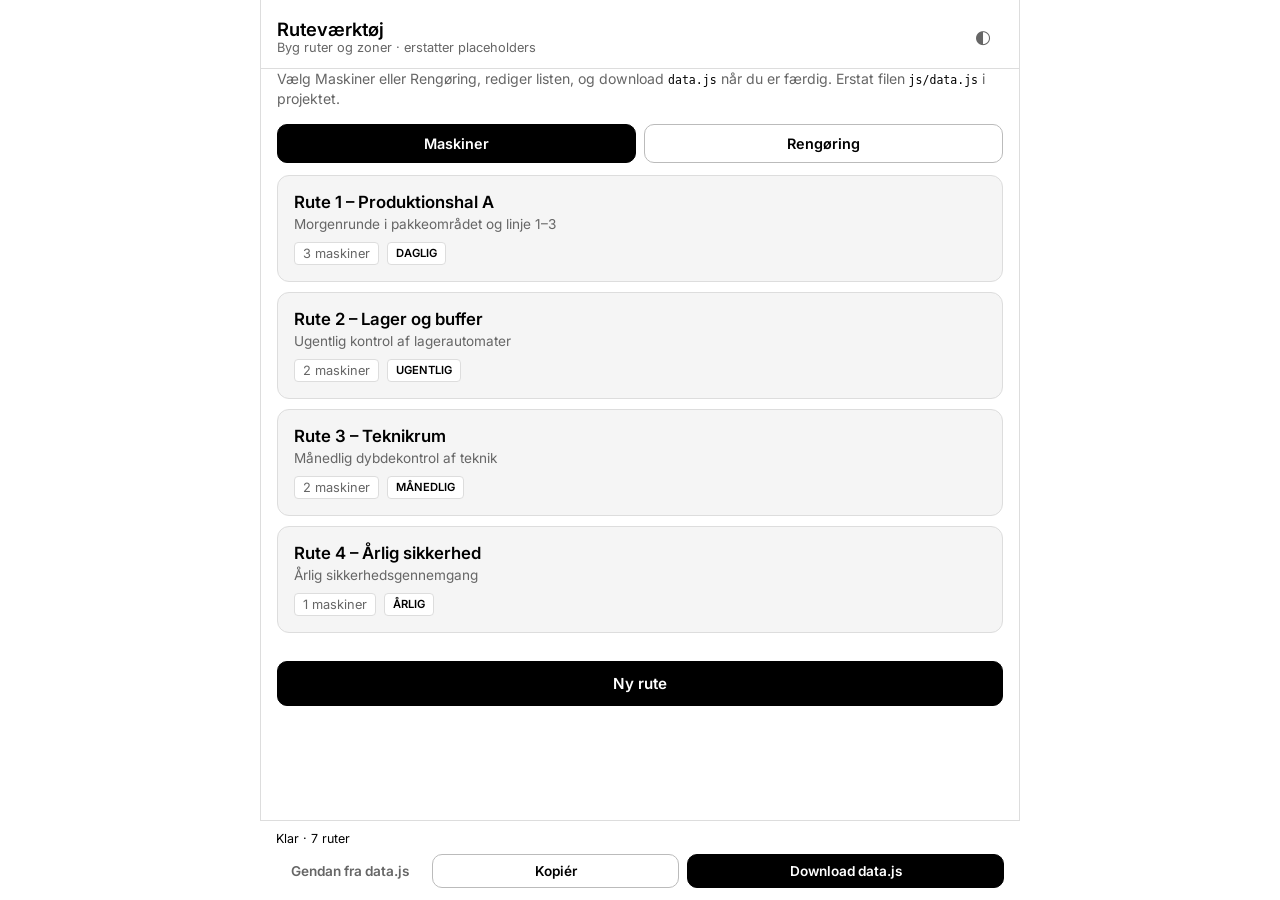
==== builder.html @ aa03dc3b "Add category selection and map display for cleaning routes in index.html; update styles and app logi" ====
<!DOCTYPE html>
<html lang="da" data-theme="dark">
<head>
  <meta charset="UTF-8" />
  <meta name="viewport" content="width=device-width, initial-scale=1, viewport-fit=cover" />
  <meta name="theme-color" content="#000000" />
  <title>Inspectra – Ruteværktøj</title>
  <link rel="icon" href="data:image/svg+xml,%3Csvg xmlns='http://www.w3.org/2000/svg' viewBox='0 0 32 32'%3E%3Crect width='32' height='32' fill='%23000'/%3E%3Ctext x='16' y='22' text-anchor='middle' fill='%23fff' font-size='18' font-family='sans-serif'%3EI%3C/text%3E%3C/svg%3E" />
  <link rel="stylesheet" href="css/styles.css" />
  <link rel="stylesheet" href="css/builder.css" />
  <link rel="preconnect" href="https://fonts.googleapis.com" />
  <link rel="preconnect" href="https://fonts.gstatic.com" crossorigin />
  <link href="https://fonts.googleapis.com/css2?family=Inter:wght@400;500;600;700&display=swap" rel="stylesheet" />
</head>
<body>
  <div id="app">

    <header id="page-header" class="topbar sticky">
      <div class="flex-1">
        <h2>Ruteværktøj</h2>
        <p class="sub">Byg ruter og zoner · erstatter placeholders</p>
      </div>
      <div class="topbar-actions">
        <button type="button" id="btn-theme" class="btn ghost icon theme-toggle" title="Skift tema">◐</button>
      </div>
    </header>

    <section id="view-list">
      <p class="intro">Vælg Maskiner eller Rengøring, rediger listen, og download <code>data.js</code> når du er færdig. Erstat filen <code>js/data.js</code> i projektet.</p>
      <div class="category-bar" role="tablist" aria-label="Kategori">
        <button type="button" class="category-btn active" data-category="maskiner">Maskiner</button>
        <button type="button" class="category-btn" data-category="rengoring">Rengøring</button>
      </div>
      <div id="route-list" class="route-list"></div>
      <div class="list-actions">
        <button type="button" id="btn-new" class="btn primary full">Ny rute</button>
      </div>
    </section>

    <section id="view-editor" class="hidden">
      <header class="topbar sticky editor-nav">
        <button type="button" id="btn-back" class="btn ghost icon" title="Tilbage">←</button>
        <div class="flex-1">
          <h2 id="editor-title">Rediger rute</h2>
          <p class="sub" id="editor-sub"></p>
        </div>
        <button type="button" id="btn-theme-editor" class="btn ghost icon theme-toggle" title="Skift tema">◐</button>
      </header>
      <div id="editor-body" class="editor-body"></div>
    </section>

    <div class="export-bar">
      <p class="export-status" id="export-status"></p>
      <div class="export-actions">
        <button type="button" id="btn-restore" class="btn ghost small">Gendan fra data.js</button>
        <button type="button" id="btn-copy" class="btn secondary small" disabled>Kopiér</button>
        <button type="button" id="btn-download" class="btn primary small" disabled>Download data.js</button>
      </div>
    </div>

  </div>

  <div id="toast" class="toast hidden" role="status"></div>

  <script type="module" src="js/builder.js"></script>
</body>
</html>
---- css/styles.css ----
/* ── Black / White theme with dark & light mode ───────────────────────── */

:root,
[data-theme="dark"] {
  --bg: #000000;
  --surface: #111111;
  --surface-2: #1a1a1a;
  --border: #333333;
  --border-strong: #555555;
  --text: #ffffff;
  --text-muted: #999999;
  --primary: #ffffff;
  --primary-text: #000000;
  --ok: #ffffff;
  --worn: #cccccc;
  --critical: #ffffff;
  --done: #22c55e;
  --done-bg: rgba(34, 197, 94, 0.14);
  --radius: 12px;
  --safe-bottom: env(safe-area-inset-bottom, 0px);
  --font: "Inter", system-ui, -apple-system, sans-serif;
}

[data-theme="light"] {
  --bg: #ffffff;
  --surface: #f5f5f5;
  --surface-2: #eeeeee;
  --border: #dddddd;
  --border-strong: #bbbbbb;
  --text: #000000;
  --text-muted: #666666;
  --primary: #000000;
  --primary-text: #ffffff;
  --ok: #000000;
  --worn: #444444;
  --critical: #000000;
  --done: #16a34a;
  --done-bg: rgba(22, 163, 74, 0.12);
}

*, *::before, *::after { box-sizing: border-box; margin: 0; padding: 0; }

html, body {
  height: 100%;
  font-family: var(--font);
  background: var(--bg);
  color: var(--text);
  -webkit-font-smoothing: antialiased;
  overscroll-behavior: none;
  transition: background 0.2s, color 0.2s;
}

#app {
  min-height: 100%;
  max-width: 480px;
  margin: 0 auto;
  position: relative;
}

.view {
  display: none;
  min-height: 100vh;
  padding-bottom: calc(90px + var(--safe-bottom));
  animation: fadeIn 0.2s ease;
}
.view.active { display: block; }

@keyframes fadeIn {
  from { opacity: 0; }
  to   { opacity: 1; }
}

/* ── Login ─────────────────────────────────────────── */
#view-login {
  display: none;
  align-items: center;
  justify-content: center;
  padding: 24px;
  min-height: 100vh;
}
#view-login.active { display: flex; }

.login-card {
  width: 100%;
  background: var(--surface);
  border-radius: 16px;
  padding: 32px 24px;
  border: 1px solid var(--border);
}

.logo { text-align: center; margin-bottom: 28px; }
.logo-mark {
  width: 52px; height: 52px;
  background: var(--text);
  color: var(--bg);
  border-radius: 12px;
  display: grid; place-items: center;
  font-weight: 700; font-size: 26px;
  margin: 0 auto 12px;
}
.logo h1 { font-size: 1.5rem; font-weight: 700; letter-spacing: -0.02em; }
.tagline { color: var(--text-muted); font-size: 0.85rem; margin-top: 4px; }

label { display: block; font-size: 0.8rem; color: var(--text-muted); margin-bottom: 6px; }
input[type="text"], input[type="email"], select, textarea {
  width: 100%;
  background: var(--bg);
  border: 1px solid var(--border);
  border-radius: 10px;
  padding: 12px 14px;
  color: var(--text);
  font-size: 1rem;
  outline: none;
  font-family: inherit;
}
input:focus, select:focus, textarea:focus {
  border-color: var(--text);
}
.hint { font-size: 0.75rem; color: var(--text-muted); margin: 8px 0 20px; }

/* ── Buttons ───────────────────────────────────────── */
.btn {
  display: inline-flex;
  align-items: center;
  justify-content: center;
  gap: 8px;
  border: 1px solid transparent;
  border-radius: 10px;
  font-family: inherit;
  font-weight: 600;
  font-size: 0.95rem;
  padding: 12px 18px;
  cursor: pointer;
  transition: background 0.15s, transform 0.1s, border-color 0.15s;
  text-decoration: none;
  color: inherit;
}
.btn:active { transform: scale(0.97); }
.btn.primary {
  background: var(--primary);
  color: var(--primary-text);
  border-color: var(--primary);
}
.btn:disabled { opacity: 0.35; pointer-events: none; }
.btn.secondary {
  background: transparent;
  color: var(--text);
  border-color: var(--border-strong);
}
.btn.ghost {
  background: transparent;
  color: var(--text-muted);
  border-color: transparent;
}
.btn.full { width: 100%; }
.btn.small { padding: 8px 14px; font-size: 0.85rem; }
.btn.icon { width: 40px; height: 40px; padding: 0; font-size: 1.15rem; }

.topbar-actions { display: flex; gap: 4px; }

/* ── Topbar ────────────────────────────────────────── */
.topbar {
  display: flex;
  align-items: center;
  gap: 12px;
  padding: 16px 16px 12px;
  background: var(--bg);
}
.topbar.sticky {
  position: sticky;
  top: 0;
  z-index: 20;
  border-bottom: 1px solid var(--border);
}
.topbar h2 { font-size: 1.15rem; font-weight: 600; }
.sub { font-size: 0.8rem; color: var(--text-muted); }
.flex-1 { flex: 1; min-width: 0; }

/* ── Category bar ──────────────────────────────────── */
.category-bar {
  display: flex;
  gap: 8px;
  padding: 0 16px 12px;
}
.category-btn {
  flex: 1;
  font-family: inherit;
  font-weight: 600;
  font-size: 0.9rem;
  padding: 10px 12px;
  border-radius: 10px;
  border: 1px solid var(--border-strong);
  background: transparent;
  color: var(--text);
  cursor: pointer;
}
.category-btn.active {
  background: var(--primary);
  color: var(--primary-text);
  border-color: var(--primary);
}

.map-panel {
  padding: 0 16px 14px;
}
.map-panel img {
  display: block;
  width: 100%;
  height: auto;
}
.map-caption {
  margin-top: 8px;
  font-size: 0.75rem;
  color: var(--text-muted);
  text-align: center;
}

/* ── Schedule bar ──────────────────────────────────── */
.schedule-bar {
  display: flex;
  align-items: center;
  justify-content: space-between;
  padding: 0 16px 12px;
  gap: 12px;
}
.badge {
  font-size: 0.7rem;
  font-weight: 600;
  text-transform: uppercase;
  letter-spacing: 0.04em;
  padding: 4px 8px;
  border-radius: 4px;
  border: 1px solid var(--border);
  color: var(--text-muted);
}
#schedule-filter {
  flex: 1;
  max-width: 160px;
  padding: 8px 10px;
  font-size: 0.85rem;
}

/* ── Route list ────────────────────────────────────── */
.route-list { padding: 0 16px 24px; display: flex; flex-direction: column; gap: 10px; }

.route-card {
  background: var(--surface);
  border: 1px solid var(--border);
  border-radius: var(--radius);
  padding: 16px;
  cursor: pointer;
  transition: border-color 0.15s;
}
.route-card:active { border-color: var(--text); }
.route-card.done {
  border-color: var(--done);
  background: var(--done-bg);
}
.route-card .done-tag {
  background: var(--done);
  color: #000000;
  border-color: var(--done);
  font-weight: 700;
}
.route-card h3 { font-size: 1.05rem; margin-bottom: 4px; font-weight: 600; }
.route-meta {
  display: flex;
  flex-wrap: wrap;
  gap: 8px;
  margin-top: 10px;
  font-size: 0.8rem;
  color: var(--text-muted);
}
.route-meta span {
  background: var(--bg);
  padding: 3px 8px;
  border-radius: 4px;
  border: 1px solid var(--border);
}
.sched-tag {
  font-size: 0.7rem;
  font-weight: 600;
  padding: 2px 7px;
  border-radius: 3px;
  text-transform: uppercase;
  border: 1px solid var(--border-strong);
  color: var(--text);
}

/* ── Progress ──────────────────────────────────────── */
.progress-track {
  height: 3px;
  background: var(--surface);
  margin: 0 16px 8px;
  border-radius: 2px;
  overflow: hidden;
}
.progress-fill {
  height: 100%;
  background: var(--text);
  width: 0%;
  transition: width 0.3s ease;
}

/* ── Machine steps ─────────────────────────────────── */
.machine-steps { padding: 8px 16px 24px; display: flex; flex-direction: column; gap: 8px; }

.machine-card {
  display: flex;
  align-items: center;
  gap: 14px;
  background: var(--surface);
  border: 1px solid var(--border);
  border-radius: var(--radius);
  padding: 14px 16px;
  cursor: pointer;
}
.machine-card.done { border-color: var(--border-strong); }
.machine-card.critical { border-color: var(--text); border-width: 2px; }
.machine-card.worn { border-style: dashed; }

.machine-status {
  width: 34px; height: 34px;
  border-radius: 50%;
  display: grid; place-items: center;
  font-size: 0.85rem;
  font-weight: 700;
  flex-shrink: 0;
  background: var(--surface-2);
  color: var(--text-muted);
  border: 1px solid var(--border);
}
.machine-card.done .machine-status { background: var(--text); color: var(--bg); border-color: var(--text); }
.machine-card.worn .machine-status { border-color: var(--text-muted); color: var(--text); }
.machine-card.critical .machine-status { background: var(--text); color: var(--bg); }

.machine-info h3 { font-size: 0.95rem; font-weight: 600; }
.machine-info p { font-size: 0.78rem; color: var(--text-muted); margin-top: 2px; }

/* ── Check items ───────────────────────────────────── */
.check-items { padding: 12px 16px 100px; display: flex; flex-direction: column; gap: 14px; }

.check-item {
  background: var(--surface);
  border: 1px solid var(--border);
  border-radius: var(--radius);
  padding: 16px;
}
.check-item h4 { font-size: 0.95rem; margin-bottom: 12px; font-weight: 600; }

.status-row {
  display: grid;
  grid-template-columns: 1fr 1fr 1fr;
  gap: 8px;
  margin-bottom: 12px;
}
.status-btn {
  padding: 10px 6px;
  border-radius: 8px;
  border: 1px solid var(--border);
  background: transparent;
  color: var(--text-muted);
  font-family: inherit;
  font-weight: 600;
  font-size: 0.8rem;
  cursor: pointer;
  transition: all 0.15s;
}
.status-btn.ok.active,
.status-btn.worn.active,
.status-btn.critical.active {
  background: var(--text);
  border-color: var(--text);
  color: var(--bg);
}

.note-area {
  margin-top: 8px;
  display: none;
}
.note-area.visible { display: block; }
.note-area textarea {
  min-height: 70px;
  resize: vertical;
  margin-bottom: 10px;
}
.photo-row {
  display: flex;
  align-items: center;
  gap: 10px;
}
.photo-thumb {
  width: 56px; height: 56px;
  border-radius: 8px;
  object-fit: cover;
  background: var(--bg);
  border: 1px solid var(--border);
}
.photo-thumb.empty {
  display: grid; place-items: center;
  color: var(--text-muted);
  font-size: 0.7rem;
}
.flag-row {
  display: flex;
  align-items: center;
  gap: 8px;
  margin-top: 10px;
  font-size: 0.85rem;
  font-weight: 600;
}
.flag-row input { width: 18px; height: 18px; accent-color: var(--text); }

/* ── Bottom bar ────────────────────────────────────── */
.bottom-bar {
  position: fixed;
  bottom: 0;
  left: 50%;
  transform: translateX(-50%);
  width: 100%;
  max-width: 480px;
  padding: 12px 16px calc(12px + var(--safe-bottom));
  background: var(--bg);
  border-top: 1px solid var(--border);
  z-index: 30;
}
.bottom-bar.stacked { display: flex; flex-direction: column; gap: 8px; }

/* ── Summary ───────────────────────────────────────── */
.summary-card {
  margin: 16px;
  background: var(--surface);
  border-radius: var(--radius);
  border: 1px solid var(--border);
  padding: 20px;
}
.summary-card h3 { margin-bottom: 14px; font-weight: 600; }
.summary-stat {
  display: flex;
  justify-content: space-between;
  padding: 9px 0;
  border-bottom: 1px solid var(--border);
  font-size: 0.9rem;
}
.summary-stat:last-child { border-bottom: none; }
.stat-ok, .stat-worn, .stat-critical { font-weight: 600; }

/* ── Modal ─────────────────────────────────────────── */
.modal {
  position: fixed;
  inset: 0;
  background: rgba(0,0,0,0.75);
  display: flex;
  align-items: flex-end;
  justify-content: center;
  z-index: 100;
  padding: 0;
}
[data-theme="light"] .modal { background: rgba(0,0,0,0.45); }
.modal.hidden { display: none; }
.modal-content {
  background: var(--surface);
  border-radius: 16px 16px 0 0;
  width: 100%;
  max-width: 480px;
  padding: 24px 20px calc(20px + var(--safe-bottom));
  border-top: 1px solid var(--border);
}
.modal-content h3 { margin-bottom: 16px; }
.photo-preview {
  width: 100%;
  aspect-ratio: 4/3;
  background: var(--bg);
  border-radius: 10px;
  display: grid;
  place-items: center;
  overflow: hidden;
  margin-bottom: 16px;
  border: 1px solid var(--border);
}
.photo-preview img {
  width: 100%; height: 100%; object-fit: cover;
}
.photo-preview .placeholder { color: var(--text-muted); font-size: 0.9rem; }
.modal-actions { display: flex; gap: 10px; }
.modal-actions .btn { flex: 1; }
.photo-actions { flex-wrap: wrap; }
.photo-actions .file-btn { flex: 1 1 calc(50% - 5px); }
.photo-actions #btn-photo-done { flex: 1 1 100%; }
.file-btn {
  position: relative;
  overflow: hidden;
}
.file-btn input {
  position: absolute;
  inset: 0;
  opacity: 0;
  width: 100%;
  height: 100%;
  cursor: pointer;
  font-size: 16px;
}
.hidden { display: none !important; }

@media (min-width: 481px) {
  #app { border-left: 1px solid var(--border); border-right: 1px solid var(--border); }
}
---- css/builder.css ----
/* Desktop-wide shell on top of Inspectra tokens */

#app {
  max-width: 760px;
  padding-bottom: calc(108px + var(--safe-bottom));
}

.intro {
  padding: 0 16px 14px;
  font-size: 0.88rem;
  color: var(--text-muted);
  line-height: 1.45;
}
.intro code {
  font-size: 0.82em;
  color: var(--text);
}

.list-actions {
  padding: 4px 16px 24px;
}

.editor-nav {
  padding-top: 8px;
}

.editor-body {
  padding: 8px 16px 24px;
  display: flex;
  flex-direction: column;
  gap: 16px;
}

.form-card,
.item-card {
  background: var(--surface);
  border: 1px solid var(--border);
  border-radius: var(--radius);
  padding: 16px;
}

.form-grid {
  display: grid;
  gap: 14px;
}

.form-row-2 {
  display: grid;
  gap: 14px;
}
@media (min-width: 640px) {
  .form-row-2 {
    grid-template-columns: 1fr 1fr;
  }
}

.field textarea {
  min-height: 72px;
  resize: vertical;
}

.section-head {
  display: flex;
  align-items: center;
  justify-content: space-between;
  gap: 12px;
}
.section-head h3 {
  font-size: 0.95rem;
  font-weight: 600;
}

.item-list {
  display: flex;
  flex-direction: column;
  gap: 10px;
}

.item-card {
  padding: 0;
}
.item-card > summary {
  list-style: none;
  display: flex;
  align-items: center;
  gap: 10px;
  padding: 14px 16px;
  cursor: pointer;
  font-weight: 600;
  font-size: 0.95rem;
}
.item-card > summary::-webkit-details-marker { display: none; }
.item-card > summary::before {
  content: "▸";
  color: var(--text-muted);
  font-size: 0.8rem;
  width: 1em;
}
.item-card[open] > summary::before { content: "▾"; }
.item-title {
  flex: 1;
  min-width: 0;
  overflow: hidden;
  text-overflow: ellipsis;
  white-space: nowrap;
}
.item-title.empty {
  color: var(--text-muted);
  font-weight: 500;
}
.item-tools {
  display: flex;
  gap: 4px;
  flex-shrink: 0;
}
.item-tools .btn.icon {
  width: 34px;
  height: 34px;
  font-size: 0.95rem;
}

.item-fields {
  padding: 0 16px 16px;
  display: grid;
  gap: 12px;
  border-top: 1px solid var(--border);
  padding-top: 14px;
}

.checks-label {
  font-size: 0.8rem;
  color: var(--text-muted);
  margin-bottom: 6px;
}

.check-row {
  display: flex;
  gap: 8px;
  margin-bottom: 8px;
}
.check-row input { flex: 1; }
.check-row .btn.icon {
  width: 42px;
  height: 42px;
  flex-shrink: 0;
}

.presets {
  display: flex;
  flex-wrap: wrap;
  gap: 6px;
  margin-top: 8px;
}
.chip {
  font-family: inherit;
  font-size: 0.75rem;
  font-weight: 600;
  padding: 6px 10px;
  border-radius: 999px;
  border: 1px dashed var(--border-strong);
  background: transparent;
  color: var(--text-muted);
  cursor: pointer;
}
.chip:active { transform: scale(0.97); }

.editor-danger {
  padding-top: 4px;
}

.export-bar {
  position: fixed;
  bottom: 0;
  left: 50%;
  transform: translateX(-50%);
  width: 100%;
  max-width: 760px;
  padding: 10px 16px calc(12px + var(--safe-bottom));
  background: var(--bg);
  border-top: 1px solid var(--border);
  z-index: 30;
}
.export-status {
  font-size: 0.78rem;
  color: var(--text-muted);
  margin-bottom: 8px;
  min-height: 1.1em;
}
.export-status.ok { color: var(--text); }
.export-actions {
  display: flex;
  flex-wrap: wrap;
  gap: 8px;
  align-items: center;
}
.export-actions .btn { flex: 1 1 auto; }
.export-actions #btn-restore { flex: 1 1 100%; }

.toast {
  position: fixed;
  left: 50%;
  bottom: calc(118px + var(--safe-bottom));
  transform: translateX(-50%);
  background: var(--text);
  color: var(--bg);
  padding: 10px 16px;
  border-radius: 8px;
  font-weight: 600;
  font-size: 0.85rem;
  z-index: 50;
  white-space: nowrap;
}

@media (min-width: 520px) {
  .export-actions #btn-restore { flex: 0 1 auto; }
}

@media (min-width: 761px) {
  #app {
    border-left: 1px solid var(--border);
    border-right: 1px solid var(--border);
  }
}
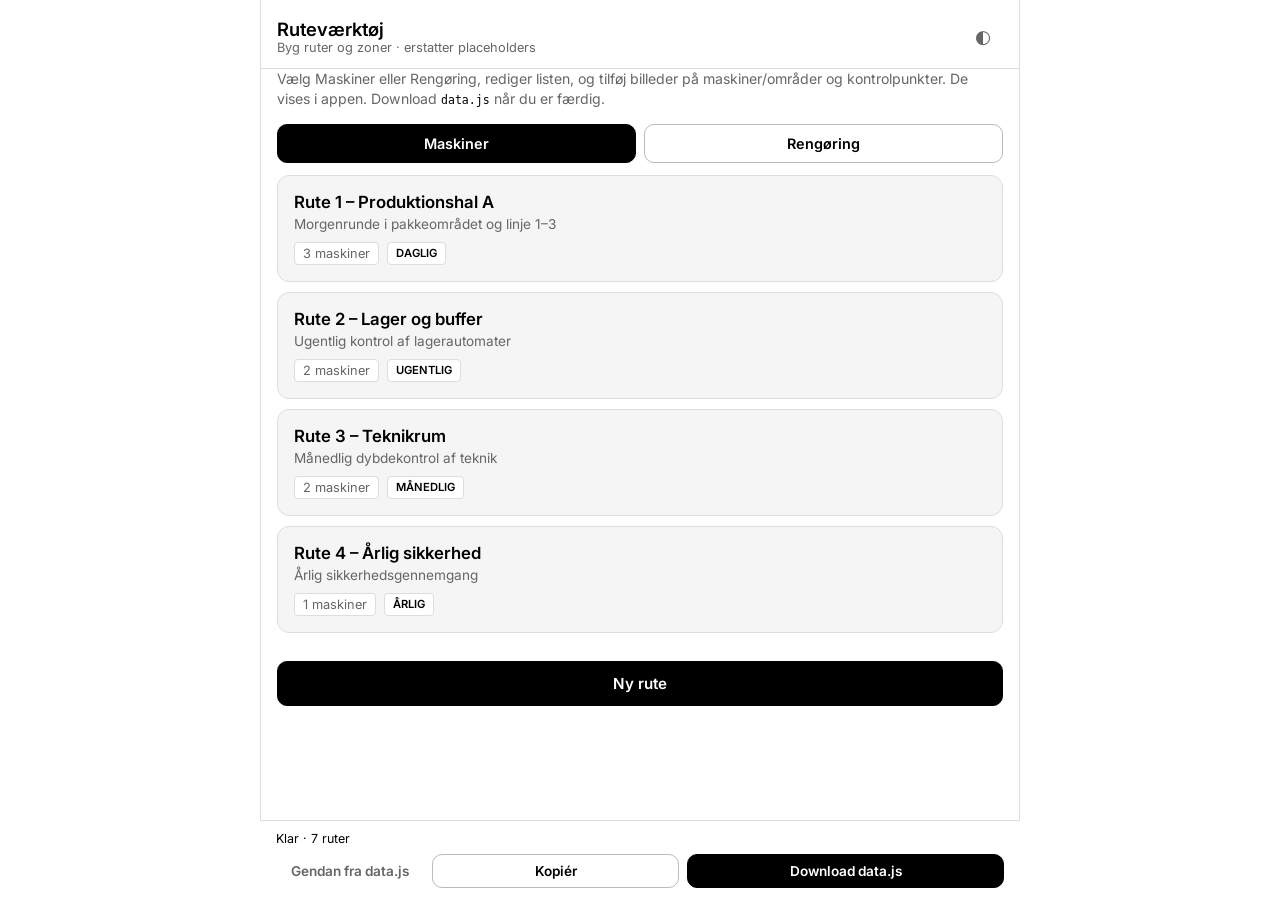
==== commit c05f2d6f: "Enhance builder functionality by adding image support for machines and checks; update README.md with" ====
--- a/builder.html
+++ b/builder.html
@@ -26,7 +26,7 @@
     </header>
 
     <section id="view-list">
-      <p class="intro">Vælg Maskiner eller Rengøring, rediger listen, og download <code>data.js</code> når du er færdig. Erstat filen <code>js/data.js</code> i projektet.</p>
+      <p class="intro">Vælg Maskiner eller Rengøring, rediger listen, og tilføj billeder på maskiner/områder og kontrolpunkter. De vises i appen. Download <code>data.js</code> når du er færdig.</p>
       <div class="category-bar" role="tablist" aria-label="Kategori">
         <button type="button" class="category-btn active" data-category="maskiner">Maskiner</button>
         <button type="button" class="category-btn" data-category="rengoring">Rengøring</button>
--- a/css/styles.css
+++ b/css/styles.css
@@ -346,7 +346,75 @@
   border-radius: var(--radius);
   padding: 16px;
 }
-.check-item h4 { font-size: 0.95rem; margin-bottom: 12px; font-weight: 600; }
+.check-item h4 { font-size: 0.95rem; margin-bottom: 0; font-weight: 600; }
+
+.check-head {
+  display: flex;
+  align-items: flex-start;
+  gap: 12px;
+  margin-bottom: 12px;
+}
+.check-head h4 { flex: 1; min-width: 0; }
+.check-guide {
+  width: 72px;
+  height: 72px;
+  border-radius: 8px;
+  object-fit: cover;
+  flex-shrink: 0;
+  border: 1px solid var(--border);
+  cursor: pointer;
+  background: var(--bg);
+}
+
+.machine-thumb {
+  width: 44px;
+  height: 44px;
+  border-radius: 8px;
+  object-fit: cover;
+  flex-shrink: 0;
+  border: 1px solid var(--border);
+  background: var(--bg);
+}
+
+.machine-guide {
+  padding: 0 16px 12px;
+}
+.machine-guide img {
+  display: block;
+  width: 100%;
+  max-height: 180px;
+  object-fit: cover;
+  border-radius: var(--radius);
+  border: 1px solid var(--border);
+  cursor: pointer;
+  background: var(--bg);
+}
+
+.draft-banner {
+  font-size: 0.78rem;
+  color: var(--text-muted);
+  text-align: center;
+  padding: 4px 8px 8px;
+}
+
+.guide-lightbox {
+  position: fixed;
+  inset: 0;
+  z-index: 200;
+  background: rgba(0, 0, 0, 0.85);
+  display: flex;
+  align-items: center;
+  justify-content: center;
+  padding: 16px;
+  cursor: pointer;
+}
+.guide-lightbox.hidden { display: none; }
+.guide-lightbox img {
+  max-width: 100%;
+  max-height: 100%;
+  object-fit: contain;
+  border-radius: 8px;
+}
 
 .status-row {
   display: grid;
--- a/css/builder.css
+++ b/css/builder.css
@@ -137,8 +137,66 @@
   display: flex;
   gap: 8px;
   margin-bottom: 8px;
-}
-.check-row input { flex: 1; }
+  align-items: center;
+}
+.check-row input[type="text"] { flex: 1; min-width: 0; }
+
+.photo-pick {
+  position: relative;
+  display: block;
+  border: 1px dashed var(--border-strong);
+  border-radius: 10px;
+  overflow: hidden;
+  cursor: pointer;
+  background: var(--bg);
+}
+.photo-pick.has-img { border-style: solid; }
+.photo-pick input[type="file"] {
+  position: absolute;
+  inset: 0;
+  opacity: 0;
+  width: 100%;
+  height: 100%;
+  cursor: pointer;
+  font-size: 16px;
+}
+.photo-pick span {
+  display: grid;
+  place-items: center;
+  min-height: 88px;
+  color: var(--text-muted);
+  font-size: 0.85rem;
+  font-weight: 600;
+  padding: 8px;
+  text-align: center;
+}
+.photo-pick img {
+  display: block;
+  width: 100%;
+  max-height: 180px;
+  object-fit: cover;
+}
+.photo-pick.sm {
+  width: 42px;
+  height: 42px;
+  flex-shrink: 0;
+  border-radius: 8px;
+}
+.photo-pick.sm span {
+  min-height: 0;
+  height: 100%;
+  font-size: 1.1rem;
+  padding: 0;
+}
+.photo-pick.sm img {
+  width: 42px;
+  height: 42px;
+  max-height: none;
+}
+
+.field .btn.ghost.small {
+  margin-top: 8px;
+}
 .check-row .btn.icon {
   width: 42px;
   height: 42px;
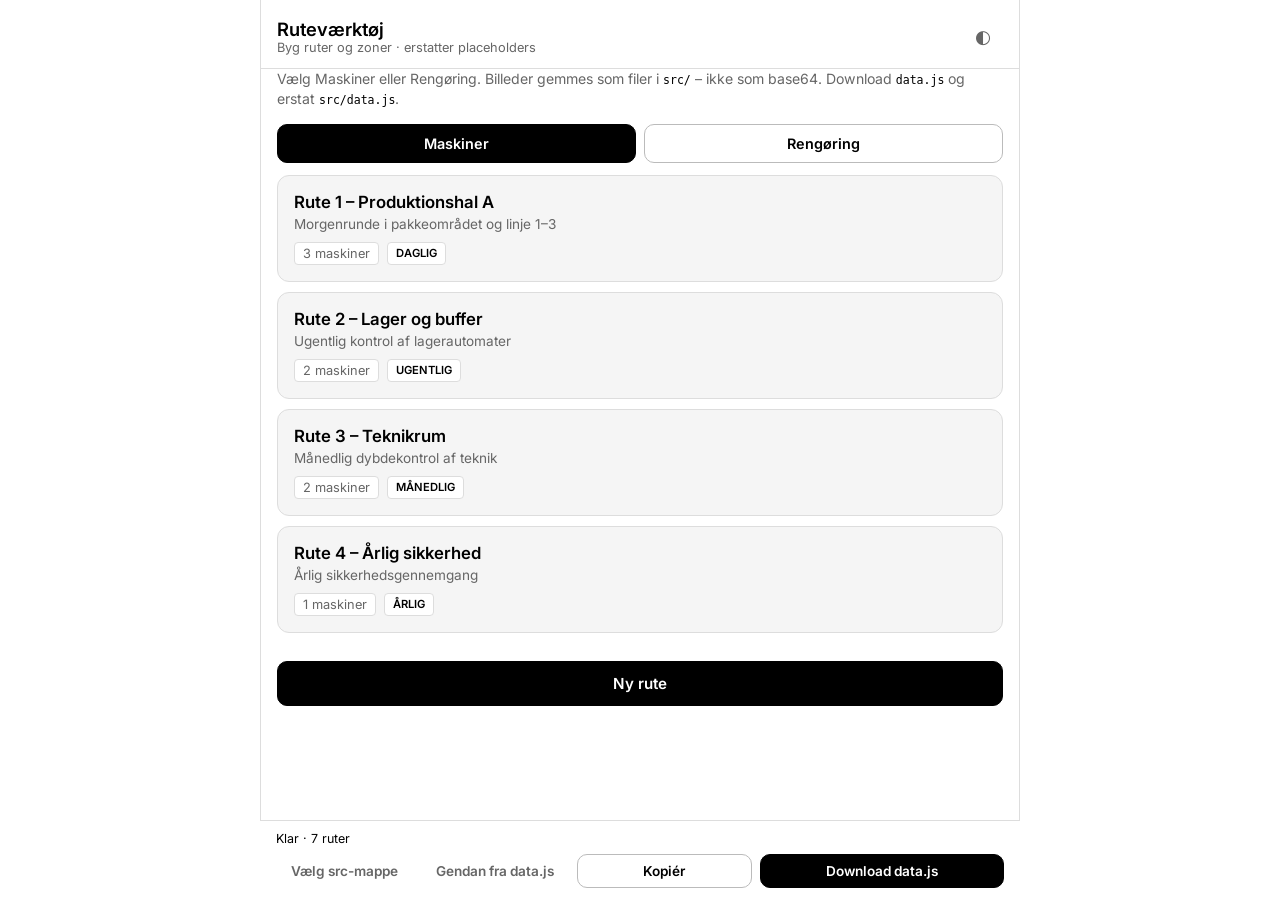
==== commit 46ba034e: "Enhance builder and data management by implementing directory selection for image storage; update RE" ====
--- a/builder.html
+++ b/builder.html
@@ -26,7 +26,7 @@
     </header>
 
     <section id="view-list">
-      <p class="intro">Vælg Maskiner eller Rengøring, rediger listen, og tilføj billeder på maskiner/områder og kontrolpunkter. De vises i appen. Download <code>data.js</code> når du er færdig.</p>
+      <p class="intro">Vælg Maskiner eller Rengøring. Billeder gemmes som filer i <code>src/</code> – ikke som base64. Download <code>data.js</code> og erstat <code>src/data.js</code>.</p>
       <div class="category-bar" role="tablist" aria-label="Kategori">
         <button type="button" class="category-btn active" data-category="maskiner">Maskiner</button>
         <button type="button" class="category-btn" data-category="rengoring">Rengøring</button>
@@ -52,6 +52,7 @@
     <div class="export-bar">
       <p class="export-status" id="export-status"></p>
       <div class="export-actions">
+        <button type="button" id="btn-src-dir" class="btn ghost small">Vælg src-mappe</button>
         <button type="button" id="btn-restore" class="btn ghost small">Gendan fra data.js</button>
         <button type="button" id="btn-copy" class="btn secondary small" disabled>Kopiér</button>
         <button type="button" id="btn-download" class="btn primary small" disabled>Download data.js</button>
--- a/css/builder.css
+++ b/css/builder.css
@@ -160,15 +160,27 @@
   cursor: pointer;
   font-size: 16px;
 }
-.photo-pick span {
-  display: grid;
-  place-items: center;
+.photo-pick-empty {
+  display: flex;
+  flex-direction: column;
+  align-items: center;
+  justify-content: center;
+  gap: 6px;
   min-height: 88px;
-  color: var(--text-muted);
-  font-size: 0.85rem;
-  font-weight: 600;
+  color: var(--text);
   padding: 8px;
   text-align: center;
+}
+.photo-pick-label {
+  font-size: 0.85rem;
+  font-weight: 600;
+  color: var(--text-muted);
+}
+.upload-icon {
+  width: 28px;
+  height: 28px;
+  display: block;
+  flex-shrink: 0;
 }
 .photo-pick img {
   display: block;
@@ -177,20 +189,23 @@
   object-fit: cover;
 }
 .photo-pick.sm {
-  width: 42px;
-  height: 42px;
+  width: 44px;
+  height: 44px;
   flex-shrink: 0;
   border-radius: 8px;
 }
-.photo-pick.sm span {
+.photo-pick.sm .photo-pick-empty {
   min-height: 0;
   height: 100%;
-  font-size: 1.1rem;
   padding: 0;
 }
+.photo-pick.sm .upload-icon {
+  width: 22px;
+  height: 22px;
+}
 .photo-pick.sm img {
-  width: 42px;
-  height: 42px;
+  width: 44px;
+  height: 44px;
   max-height: none;
 }
 
@@ -252,7 +267,8 @@
   align-items: center;
 }
 .export-actions .btn { flex: 1 1 auto; }
-.export-actions #btn-restore { flex: 1 1 100%; }
+.export-actions #btn-restore,
+.export-actions #btn-src-dir { flex: 1 1 100%; }
 
 .toast {
   position: fixed;
@@ -270,7 +286,8 @@
 }
 
 @media (min-width: 520px) {
-  .export-actions #btn-restore { flex: 0 1 auto; }
+  .export-actions #btn-restore,
+  .export-actions #btn-src-dir { flex: 0 1 auto; }
 }
 
 @media (min-width: 761px) {
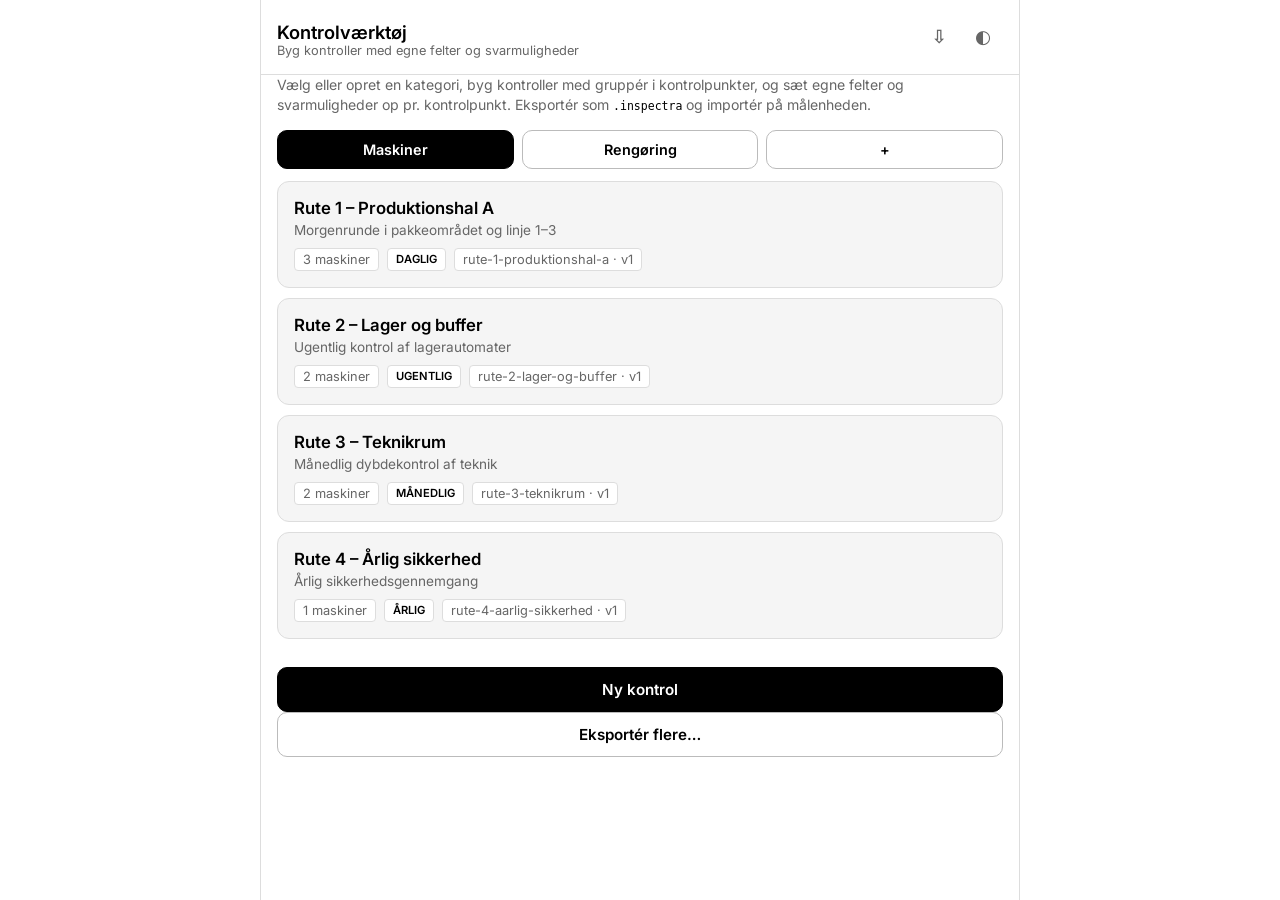
==== commit 29a4895c: "Revamp Inspectra app to focus on control functionality; update titles and descriptions in builder an" ====
--- a/builder.html
+++ b/builder.html
@@ -4,8 +4,14 @@
   <meta charset="UTF-8" />
   <meta name="viewport" content="width=device-width, initial-scale=1, viewport-fit=cover" />
   <meta name="theme-color" content="#000000" />
-  <title>Inspectra – Ruteværktøj</title>
+  <meta name="apple-mobile-web-app-capable" content="yes" />
+  <meta name="apple-mobile-web-app-status-bar-style" content="black-translucent" />
+  <meta name="apple-mobile-web-app-title" content="Inspectra Byg" />
+  <meta name="mobile-web-app-capable" content="yes" />
+  <title>Inspectra – Kontrolværktøj</title>
+  <link rel="manifest" href="manifest-builder.json" />
   <link rel="icon" href="data:image/svg+xml,%3Csvg xmlns='http://www.w3.org/2000/svg' viewBox='0 0 32 32'%3E%3Crect width='32' height='32' fill='%23000'/%3E%3Ctext x='16' y='22' text-anchor='middle' fill='%23fff' font-size='18' font-family='sans-serif'%3EI%3C/text%3E%3C/svg%3E" />
+  <link rel="apple-touch-icon" href="src/icons/apple-touch-icon.png" />
   <link rel="stylesheet" href="css/styles.css" />
   <link rel="stylesheet" href="css/builder.css" />
   <link rel="preconnect" href="https://fonts.googleapis.com" />
@@ -13,27 +19,35 @@
   <link href="https://fonts.googleapis.com/css2?family=Inter:wght@400;500;600;700&display=swap" rel="stylesheet" />
 </head>
 <body>
+  <div id="update-banner" class="update-banner hidden">
+    <span>Ny version klar</span>
+    <button type="button" id="btn-update-reload" class="btn primary small">Genindlæs</button>
+    <button type="button" id="btn-update-dismiss" class="btn ghost icon" title="Luk">×</button>
+  </div>
+
   <div id="app">
 
     <header id="page-header" class="topbar sticky">
       <div class="flex-1">
-        <h2>Ruteværktøj</h2>
-        <p class="sub">Byg ruter og zoner · erstatter placeholders</p>
+        <h2>Kontrolværktøj</h2>
+        <p class="sub">Byg kontroller med egne felter og svarmuligheder</p>
       </div>
       <div class="topbar-actions">
+        <label class="btn ghost icon file-btn" title="Importér .inspectra">
+          ⇩
+          <input id="import-template-file" type="file" accept=".inspectra,application/json" />
+        </label>
         <button type="button" id="btn-theme" class="btn ghost icon theme-toggle" title="Skift tema">◐</button>
       </div>
     </header>
 
     <section id="view-list">
-      <p class="intro">Vælg Maskiner eller Rengøring. Billeder gemmes som filer i <code>src/</code> – ikke som base64. Download <code>data.js</code> og erstat <code>src/data.js</code>.</p>
-      <div class="category-bar" role="tablist" aria-label="Kategori">
-        <button type="button" class="category-btn active" data-category="maskiner">Maskiner</button>
-        <button type="button" class="category-btn" data-category="rengoring">Rengøring</button>
-      </div>
+      <p class="intro">Vælg eller opret en kategori, byg kontroller med gruppér i kontrolpunkter, og sæt egne felter og svarmuligheder op pr. kontrolpunkt. Eksportér som <code>.inspectra</code> og importér på målenheden.</p>
+      <div class="category-bar" role="tablist" aria-label="Kategori" id="category-bar"></div>
       <div id="route-list" class="route-list"></div>
       <div class="list-actions">
-        <button type="button" id="btn-new" class="btn primary full">Ny rute</button>
+        <button type="button" id="btn-new" class="btn primary full">Ny kontrol</button>
+        <button type="button" id="btn-export-multi" class="btn secondary full">Eksportér flere…</button>
       </div>
     </section>
 
@@ -41,7 +55,7 @@
       <header class="topbar sticky editor-nav">
         <button type="button" id="btn-back" class="btn ghost icon" title="Tilbage">←</button>
         <div class="flex-1">
-          <h2 id="editor-title">Rediger rute</h2>
+          <h2 id="editor-title">Rediger kontrol</h2>
           <p class="sub" id="editor-sub"></p>
         </div>
         <button type="button" id="btn-theme-editor" class="btn ghost icon theme-toggle" title="Skift tema">◐</button>
@@ -49,16 +63,22 @@
       <div id="editor-body" class="editor-body"></div>
     </section>
 
-    <div class="export-bar">
-      <p class="export-status" id="export-status"></p>
-      <div class="export-actions">
-        <button type="button" id="btn-src-dir" class="btn ghost small">Vælg src-mappe</button>
-        <button type="button" id="btn-restore" class="btn ghost small">Gendan fra data.js</button>
-        <button type="button" id="btn-copy" class="btn secondary small" disabled>Kopiér</button>
-        <button type="button" id="btn-download" class="btn primary small" disabled>Download data.js</button>
-      </div>
-    </div>
+  </div>
 
+  <div id="field-type-modal" class="modal hidden">
+    <div class="modal-content" id="field-type-modal-body"></div>
+  </div>
+
+  <div id="answerset-modal" class="modal hidden">
+    <div class="modal-content" id="answerset-modal-body"></div>
+  </div>
+
+  <div id="import-modal" class="modal hidden">
+    <div class="modal-content" id="import-modal-body"></div>
+  </div>
+
+  <div id="export-modal" class="modal hidden">
+    <div class="modal-content" id="export-modal-body"></div>
   </div>
 
   <div id="toast" class="toast hidden" role="status"></div>
--- a/css/styles.css
+++ b/css/styles.css
@@ -163,7 +163,7 @@
   display: flex;
   align-items: center;
   gap: 12px;
-  padding: 16px 16px 12px;
+  padding: calc(16px + env(safe-area-inset-top, 0px)) 16px 12px;
   background: var(--bg);
 }
 .topbar.sticky {
@@ -434,9 +434,7 @@
   cursor: pointer;
   transition: all 0.15s;
 }
-.status-btn.ok.active,
-.status-btn.worn.active,
-.status-btn.critical.active {
+.status-btn.active {
   background: var(--text);
   border-color: var(--text);
   color: var(--bg);
@@ -493,6 +491,21 @@
   z-index: 30;
 }
 .bottom-bar.stacked { display: flex; flex-direction: column; gap: 8px; }
+.point-nav {
+  display: flex;
+  align-items: center;
+  gap: 8px;
+  width: 100%;
+}
+.point-nav .btn { flex: 1; }
+.point-nav-label {
+  flex: 0 0 auto;
+  min-width: 3.5rem;
+  text-align: center;
+  font-size: 0.85rem;
+  color: var(--text-muted);
+  white-space: nowrap;
+}
 
 /* ── Summary ───────────────────────────────────────── */
 .summary-card {
@@ -573,3 +586,168 @@
 @media (min-width: 481px) {
   #app { border-left: 1px solid var(--border); border-right: 1px solid var(--border); }
 }
+
+/* ── Generic field grid (execution + read-only preview) ───────────────── */
+.point-card {
+  background: var(--surface);
+  border: 1px solid var(--border);
+  border-radius: var(--radius);
+  padding: 16px;
+}
+.point-card h4 { font-size: 0.95rem; font-weight: 600; margin-bottom: 12px; }
+
+.field-grid {
+  display: grid;
+  gap: 12px;
+  margin-bottom: 12px;
+}
+.field-grid[data-cols="2"] { grid-template-columns: 1fr 1fr; }
+.field-grid[data-cols="3"] { grid-template-columns: 1fr 1fr 1fr; }
+@media (max-width: 420px) {
+  .field-grid[data-cols="2"],
+  .field-grid[data-cols="3"] { grid-template-columns: 1fr; }
+}
+
+.field-cell { min-width: 0; }
+.field-label {
+  display: flex;
+  align-items: center;
+  gap: 4px;
+  font-size: 0.8rem;
+  color: var(--text-muted);
+  margin-bottom: 6px;
+}
+.field-required-mark { color: var(--critical); }
+.field-empty-note {
+  font-size: 0.78rem;
+  color: var(--text-muted);
+  font-style: italic;
+}
+.field-unit {
+  font-size: 0.8rem;
+  color: var(--text-muted);
+  margin-left: 6px;
+}
+.field-heading h4 { font-size: 1rem; font-weight: 700; margin: 4px 0; }
+.field-reference-image img {
+  display: block;
+  width: 100%;
+  max-height: 220px;
+  object-fit: cover;
+  border-radius: 10px;
+  border: 1px solid var(--border);
+  cursor: pointer;
+  background: var(--bg);
+}
+
+.status-row-2 { grid-template-columns: 1fr 1fr; }
+.status-row-wrap {
+  display: flex;
+  flex-wrap: wrap;
+  gap: 8px;
+}
+.status-row-wrap .status-btn { flex: 1 1 auto; }
+
+.photo-thumb {
+  position: relative;
+  width: 56px;
+  height: 56px;
+  flex-shrink: 0;
+  border-radius: 8px;
+  overflow: hidden;
+  background: var(--bg);
+  border: 1px solid var(--border);
+}
+.photo-thumb img { width: 100%; height: 100%; object-fit: cover; display: block; cursor: pointer; }
+.photo-thumb-remove {
+  position: absolute;
+  top: 2px;
+  right: 2px;
+  width: 18px;
+  height: 18px;
+  border-radius: 50%;
+  background: rgba(0, 0, 0, 0.65);
+  color: #fff;
+  border: none;
+  font-size: 12px;
+  line-height: 1;
+  cursor: pointer;
+  display: grid;
+  place-items: center;
+}
+.photo-field-actions { display: flex; gap: 8px; flex-wrap: wrap; }
+
+.field-signature { grid-column: 1 / -1; }
+.signature-pad {
+  width: 100%;
+  aspect-ratio: 3/1;
+  background: var(--bg);
+  border: 1px dashed var(--border-strong);
+  border-radius: 10px;
+  overflow: hidden;
+  touch-action: none;
+}
+.signature-pad canvas,
+.signature-pad img { width: 100%; height: 100%; display: block; object-fit: contain; }
+.signature-actions { margin-top: 8px; }
+
+/* ── View toggle (Oversigt / Punktvisning / Begge) ─────────────────────── */
+.view-toggle {
+  display: flex;
+  gap: 6px;
+  padding: 0 16px 10px;
+}
+.view-toggle-btn {
+  flex: 1;
+  font-family: inherit;
+  font-weight: 600;
+  font-size: 0.8rem;
+  padding: 8px 10px;
+  border-radius: 8px;
+  border: 1px solid var(--border-strong);
+  background: transparent;
+  color: var(--text);
+  cursor: pointer;
+}
+.view-toggle-btn.active {
+  background: var(--primary);
+  color: var(--primary-text);
+  border-color: var(--primary);
+}
+
+/* ── History ───────────────────────────────────────────────────────────── */
+.history-list { padding: 0 16px 24px; display: flex; flex-direction: column; gap: 10px; }
+.history-card {
+  background: var(--surface);
+  border: 1px solid var(--border);
+  border-radius: var(--radius);
+  padding: 14px 16px;
+  cursor: pointer;
+}
+.history-card h3 { font-size: 1rem; font-weight: 600; margin-bottom: 4px; }
+.history-card .route-meta { margin-top: 6px; }
+
+/* ── Import / install-conflict modal ─────────────────────────────────────── */
+.install-conflict { display: flex; flex-direction: column; gap: 4px; margin-bottom: 16px; }
+
+/* ── Update-available banner ──────────────────────────────────────────────── */
+.update-banner {
+  position: fixed;
+  top: 0;
+  left: 50%;
+  transform: translateX(-50%);
+  width: 100%;
+  max-width: 480px;
+  display: flex;
+  align-items: center;
+  gap: 10px;
+  padding: calc(10px + env(safe-area-inset-top, 0px)) 12px 10px;
+  background: var(--text);
+  color: var(--bg);
+  z-index: 60;
+  font-size: 0.85rem;
+  font-weight: 600;
+}
+.update-banner span { flex: 1; min-width: 0; }
+.update-banner .btn.primary { background: var(--bg); color: var(--text); border-color: var(--bg); }
+.update-banner .btn.ghost.icon { width: 30px; height: 30px; font-size: 1rem; color: var(--bg); }
--- a/css/builder.css
+++ b/css/builder.css
@@ -4,6 +4,8 @@
   max-width: 760px;
   padding-bottom: calc(108px + var(--safe-bottom));
 }
+
+.update-banner { max-width: 760px; }
 
 .intro {
   padding: 0 16px 14px;
@@ -267,8 +269,7 @@
   align-items: center;
 }
 .export-actions .btn { flex: 1 1 auto; }
-.export-actions #btn-restore,
-.export-actions #btn-src-dir { flex: 1 1 100%; }
+.export-actions #btn-restore { flex: 1 1 100%; }
 
 .toast {
   position: fixed;
@@ -286,8 +287,7 @@
 }
 
 @media (min-width: 520px) {
-  .export-actions #btn-restore,
-  .export-actions #btn-src-dir { flex: 0 1 auto; }
+  .export-actions #btn-restore { flex: 0 1 auto; }
 }
 
 @media (min-width: 761px) {
@@ -296,3 +296,220 @@
     border-right: 1px solid var(--border);
   }
 }
+
+/* ── Template header (Reference-ID / version) ─────────────────────────── */
+.template-meta {
+  display: flex;
+  flex-wrap: wrap;
+  gap: 6px;
+  margin-top: 4px;
+  font-size: 0.75rem;
+  color: var(--text-muted);
+}
+.template-meta span {
+  background: var(--surface-2);
+  padding: 2px 7px;
+  border-radius: 4px;
+  border: 1px solid var(--border);
+}
+.ref-id-locked {
+  display: flex;
+  align-items: center;
+  gap: 8px;
+  background: var(--bg);
+  border: 1px solid var(--border);
+  border-radius: 10px;
+  padding: 12px 14px;
+  font-size: 0.95rem;
+  color: var(--text-muted);
+}
+
+/* ── Kontrolpunkt grid editor ──────────────────────────────────────────── */
+.point-card {
+  background: var(--bg);
+  border: 1px solid var(--border);
+  border-radius: 10px;
+  padding: 12px;
+}
+.point-head {
+  display: flex;
+  align-items: center;
+  gap: 8px;
+  margin-bottom: 10px;
+}
+.point-head input[type="text"] { flex: 1; min-width: 0; }
+.point-head .btn.icon { width: 34px; height: 34px; font-size: 0.9rem; flex-shrink: 0; }
+
+.row-strip {
+  display: flex;
+  gap: 8px;
+  margin-bottom: 8px;
+  align-items: stretch;
+}
+.row-tools {
+  display: flex;
+  flex-direction: column;
+  gap: 2px;
+  flex-shrink: 0;
+}
+.row-tools .btn.icon { width: 26px; height: 22px; font-size: 0.7rem; }
+
+/* ── Drag handles & reordering ─────────────────────────────────────────── */
+.drag-handle {
+  flex-shrink: 0;
+  display: inline-flex;
+  align-items: center;
+  justify-content: center;
+  width: 26px;
+  height: 26px;
+  color: var(--text-muted);
+  cursor: grab;
+  touch-action: none;
+  user-select: none;
+}
+.drag-handle:active { cursor: grabbing; }
+.item-card > summary .drag-handle { width: 22px; }
+.row-tools .drag-handle { width: 26px; height: 20px; font-size: 0.85rem; }
+
+[data-drag-group].dragging,
+[data-drag-point].dragging,
+[data-drag-row].dragging {
+  opacity: 0.4;
+}
+
+.drop-indicator {
+  height: 3px;
+  flex-shrink: 0;
+  margin: -1px 0;
+  border-radius: 2px;
+  background: var(--accent, #2563eb);
+  box-shadow: 0 0 0 3px color-mix(in srgb, var(--accent, #2563eb) 25%, transparent);
+  pointer-events: none;
+}
+
+.drag-preview {
+  position: fixed;
+  top: 0;
+  left: 0;
+  z-index: 1000;
+  display: flex;
+  align-items: center;
+  gap: 6px;
+  padding: 6px 12px;
+  background: var(--primary);
+  color: var(--primary-text);
+  border-radius: 8px;
+  font-size: 0.85rem;
+  font-weight: 600;
+  box-shadow: 0 4px 12px rgba(0, 0, 0, 0.25);
+  white-space: nowrap;
+  pointer-events: none;
+}
+.drag-preview-icon { opacity: 0.7; }
+
+body.dragging-active {
+  cursor: grabbing !important;
+  user-select: none;
+}
+body.dragging-active * {
+  cursor: grabbing !important;
+}
+
+.field-cell-editor {
+  flex: 1;
+  min-width: 0;
+  background: var(--surface);
+  border: 1px solid var(--border);
+  border-radius: 8px;
+  padding: 10px;
+}
+.field-cell-editor .field-cell-head {
+  display: flex;
+  align-items: center;
+  gap: 6px;
+  margin-bottom: 8px;
+  font-size: 0.78rem;
+  color: var(--text-muted);
+}
+.field-cell-editor .field-cell-head .type-icon {
+  width: 20px; height: 20px;
+  border-radius: 5px;
+  background: var(--surface-2);
+  display: grid; place-items: center;
+  font-size: 0.75rem;
+  flex-shrink: 0;
+}
+.field-cell-editor input[type="text"],
+.field-cell-editor select {
+  padding: 8px 10px;
+  font-size: 0.9rem;
+  margin-bottom: 6px;
+}
+.field-cell-editor .required-toggle {
+  display: flex;
+  align-items: center;
+  gap: 6px;
+  font-size: 0.78rem;
+  color: var(--text-muted);
+}
+.field-cell-editor .required-toggle input { width: 15px; height: 15px; accent-color: var(--text); }
+
+.field-slot-empty {
+  flex: 1;
+  min-height: 64px;
+  border: 1px dashed var(--border-strong);
+  border-radius: 8px;
+  background: transparent;
+  color: var(--text-muted);
+  font-family: inherit;
+  font-size: 0.82rem;
+  font-weight: 600;
+  cursor: pointer;
+}
+
+.column-picker {
+  display: flex;
+  gap: 6px;
+}
+.column-picker button {
+  flex: 1;
+  padding: 8px;
+  border-radius: 8px;
+  border: 1px solid var(--border-strong);
+  background: transparent;
+  color: var(--text);
+  font-family: inherit;
+  font-weight: 600;
+  cursor: pointer;
+}
+
+.field-type-picker {
+  display: grid;
+  grid-template-columns: repeat(auto-fill, minmax(120px, 1fr));
+  gap: 8px;
+}
+.field-type-picker .chip {
+  border-style: solid;
+  display: flex;
+  align-items: center;
+  gap: 6px;
+  justify-content: flex-start;
+  padding: 10px;
+}
+.field-type-picker .chip .type-icon { font-size: 1rem; }
+
+/* ── AnswerSet editor ──────────────────────────────────────────────────── */
+.answerset-editor .option-row {
+  display: flex;
+  gap: 8px;
+  align-items: center;
+  margin-bottom: 8px;
+}
+.answerset-editor .option-row input[type="text"] { flex: 1; min-width: 0; }
+.answerset-picker {
+  display: flex;
+  gap: 8px;
+  align-items: center;
+  margin-bottom: 6px;
+}
+.answerset-picker select { flex: 1; min-width: 0; }
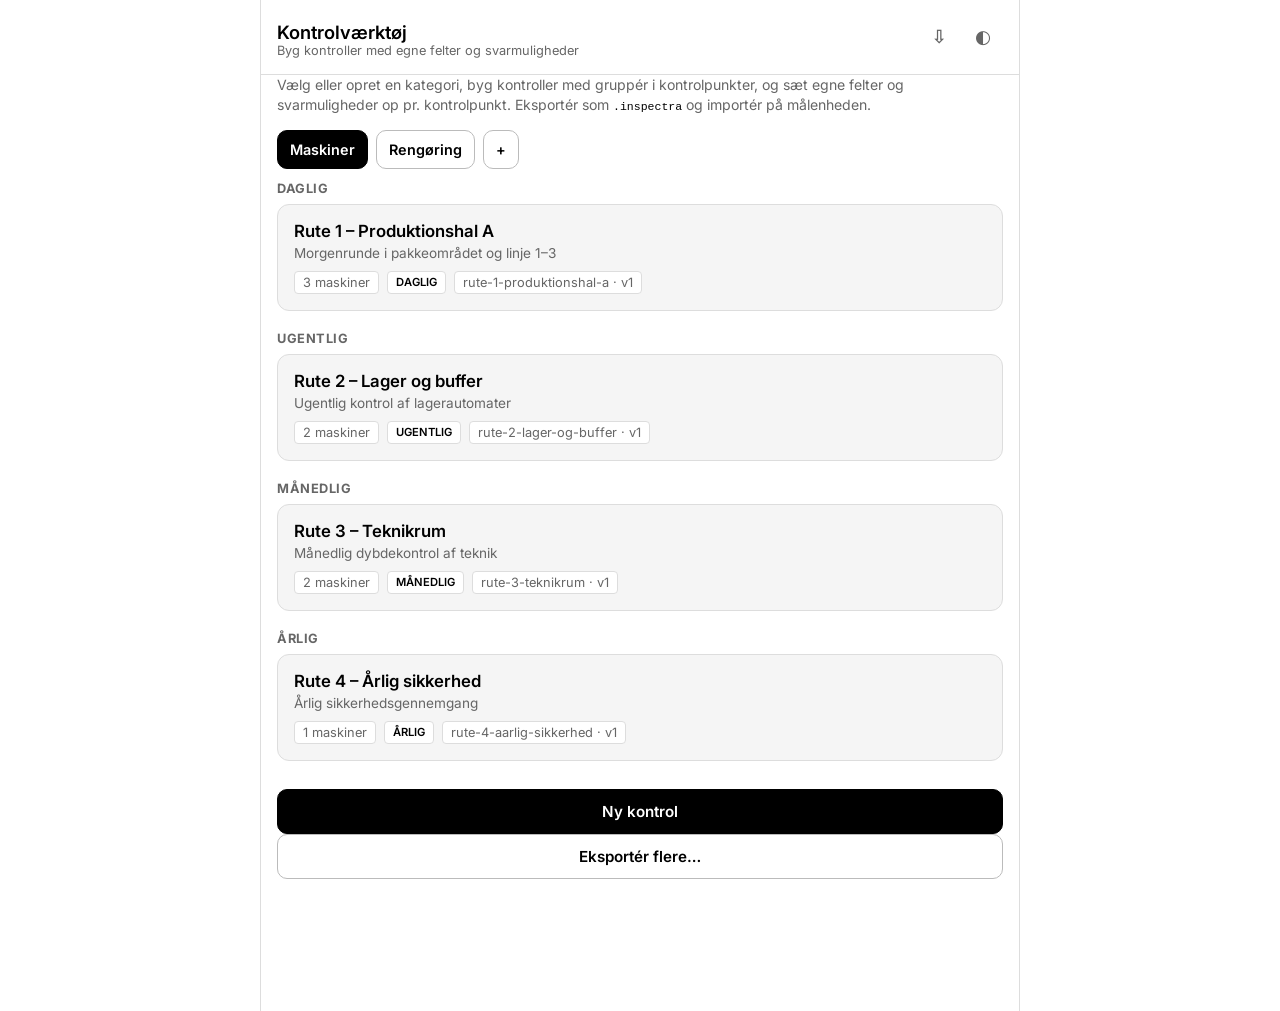
==== commit 6d8fbae4: "Replace native prompt/confirm/alert with in-app modal dialogs Category creation/deletion and other b" ====
--- a/builder.html
+++ b/builder.html
@@ -81,6 +81,10 @@
     <div class="modal-content" id="export-modal-body"></div>
   </div>
 
+  <div id="dialog-modal" class="modal hidden">
+    <div class="modal-content" id="dialog-modal-body"></div>
+  </div>
+
   <div id="toast" class="toast hidden" role="status"></div>
 
   <script type="module" src="js/builder.js"></script>
--- a/css/styles.css
+++ b/css/styles.css
@@ -179,11 +179,12 @@
 /* ── Category bar ──────────────────────────────────── */
 .category-bar {
   display: flex;
+  flex-wrap: wrap;
   gap: 8px;
   padding: 0 16px 12px;
 }
 .category-btn {
-  flex: 1;
+  flex: 0 1 auto;
   font-family: inherit;
   font-weight: 600;
   font-size: 0.9rem;
@@ -199,6 +200,29 @@
   color: var(--primary-text);
   border-color: var(--primary);
 }
+.category-btn-wrap {
+  position: relative;
+  display: inline-flex;
+}
+.category-btn-delete {
+  position: absolute;
+  top: -6px;
+  right: -6px;
+  width: 18px;
+  height: 18px;
+  line-height: 16px;
+  padding: 0;
+  border-radius: 50%;
+  border: 1px solid var(--border-strong);
+  background: var(--surface);
+  color: var(--text-muted);
+  font-size: 0.75rem;
+  cursor: pointer;
+}
+.category-btn-delete:hover {
+  color: var(--text);
+  border-color: var(--text);
+}
 
 .map-panel {
   padding: 0 16px 14px;
@@ -242,6 +266,16 @@
 
 /* ── Route list ────────────────────────────────────── */
 .route-list { padding: 0 16px 24px; display: flex; flex-direction: column; gap: 10px; }
+
+.route-group-heading {
+  margin: 10px 0 -2px;
+  font-size: 0.8rem;
+  font-weight: 700;
+  text-transform: uppercase;
+  letter-spacing: 0.04em;
+  color: var(--text-muted);
+}
+.route-group-heading:first-child { margin-top: 0; }
 
 .route-card {
   background: var(--surface);
@@ -565,6 +599,8 @@
 .photo-preview .placeholder { color: var(--text-muted); font-size: 0.9rem; }
 .modal-actions { display: flex; gap: 10px; }
 .modal-actions .btn { flex: 1; }
+.dialog-message { margin-bottom: 16px; white-space: pre-line; }
+#dialog-modal-body input[type="text"] { margin-bottom: 16px; }
 .photo-actions { flex-wrap: wrap; }
 .photo-actions .file-btn { flex: 1 1 calc(50% - 5px); }
 .photo-actions #btn-photo-done { flex: 1 1 100%; }
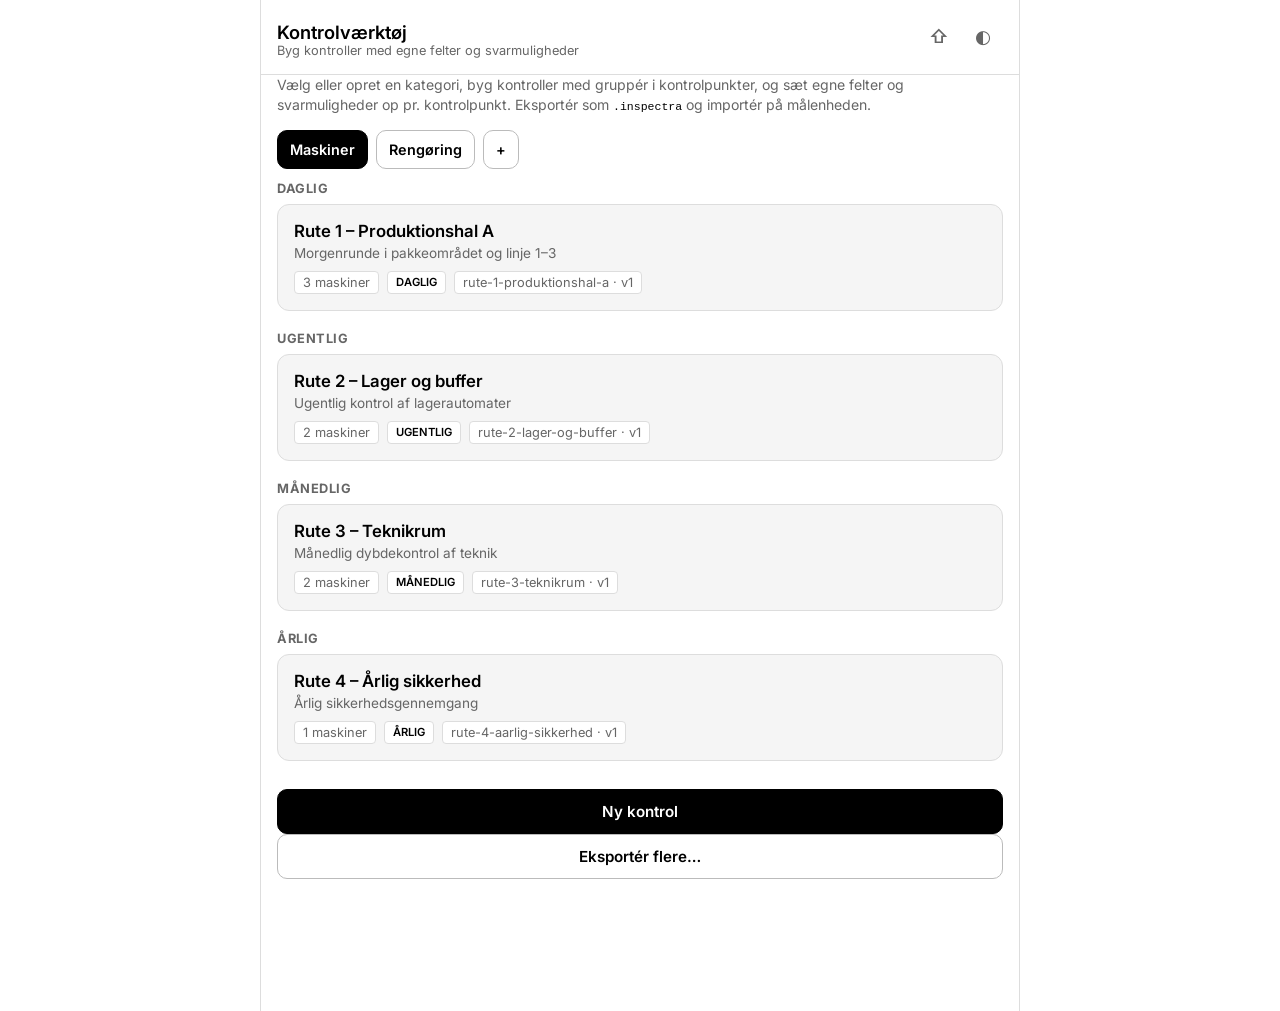
==== commit 681895f3: "Use an upload icon for the .inspectra import button The import buttons used a down arrow (download-s" ====
--- a/builder.html
+++ b/builder.html
@@ -34,7 +34,7 @@
       </div>
       <div class="topbar-actions">
         <label class="btn ghost icon file-btn" title="Importér .inspectra">
-          ⇩
+          ⇧
           <input id="import-template-file" type="file" accept=".inspectra,application/json" />
         </label>
         <button type="button" id="btn-theme" class="btn ghost icon theme-toggle" title="Skift tema">◐</button>
@@ -81,10 +81,6 @@
     <div class="modal-content" id="export-modal-body"></div>
   </div>
 
-  <div id="dialog-modal" class="modal hidden">
-    <div class="modal-content" id="dialog-modal-body"></div>
-  </div>
-
   <div id="toast" class="toast hidden" role="status"></div>
 
   <script type="module" src="js/builder.js"></script>
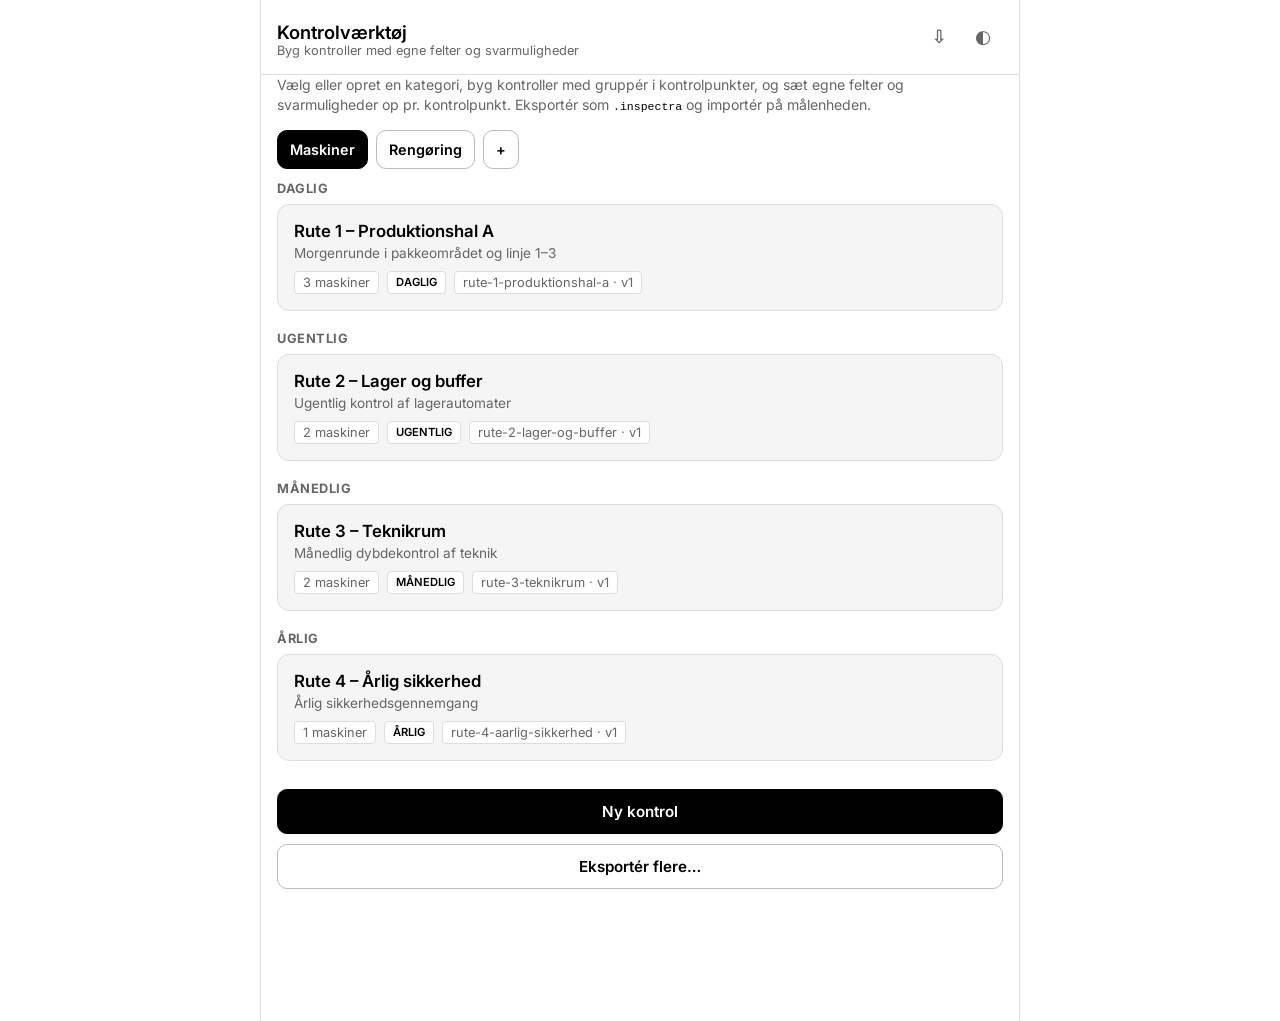
==== commit cd1a7d31: "Merge 3fc6dbb696f592d0766216f209287948f3d47196 into cdb58673740949ce05e87ae6d6e37e2a1c0da5ee" ====
--- a/builder.html
+++ b/builder.html
@@ -34,7 +34,7 @@
       </div>
       <div class="topbar-actions">
         <label class="btn ghost icon file-btn" title="Importér .inspectra">
-          ⇧
+          ⇩
           <input id="import-template-file" type="file" accept=".inspectra,application/json" />
         </label>
         <button type="button" id="btn-theme" class="btn ghost icon theme-toggle" title="Skift tema">◐</button>
@@ -81,6 +81,10 @@
     <div class="modal-content" id="export-modal-body"></div>
   </div>
 
+  <div id="dialog-modal" class="modal hidden">
+    <div class="modal-content" id="dialog-modal-body"></div>
+  </div>
+
   <div id="toast" class="toast hidden" role="status"></div>
 
   <script type="module" src="js/builder.js"></script>
--- a/css/styles.css
+++ b/css/styles.css
@@ -16,6 +16,8 @@
   --critical: #ffffff;
   --done: #22c55e;
   --done-bg: rgba(34, 197, 94, 0.14);
+  --error: #ef4444;
+  --error-bg: rgba(239, 68, 68, 0.14);
   --radius: 12px;
   --safe-bottom: env(safe-area-inset-bottom, 0px);
   --font: "Inter", system-ui, -apple-system, sans-serif;
@@ -36,6 +38,8 @@
   --critical: #000000;
   --done: #16a34a;
   --done-bg: rgba(22, 163, 74, 0.12);
+  --error: #dc2626;
+  --error-bg: rgba(220, 38, 38, 0.1);
 }
 
 *, *::before, *::after { box-sizing: border-box; margin: 0; padding: 0; }
@@ -200,6 +204,46 @@
   color: var(--primary-text);
   border-color: var(--primary);
 }
+.category-btn.invalid {
+  border-color: var(--error);
+  color: var(--error);
+}
+.category-btn.invalid.active {
+  background: var(--error);
+  color: #ffffff;
+  border-color: var(--error);
+}
+.category-bar-scroll {
+  flex-wrap: nowrap;
+  overflow-x: auto;
+  overflow-y: hidden;
+  scrollbar-width: none;
+  -ms-overflow-style: none;
+  scroll-snap-type: x proximity;
+  padding: 0 16px 4px;
+  margin-bottom: 12px;
+  cursor: grab;
+  -webkit-mask-image: linear-gradient(to right, transparent, black 16px, black calc(100% - 16px), transparent);
+  mask-image: linear-gradient(to right, transparent, black 16px, black calc(100% - 16px), transparent);
+}
+.category-bar-scroll:active { cursor: grabbing; }
+.category-bar-scroll.dragging {
+  scroll-snap-type: none;
+  scroll-behavior: auto;
+  user-select: none;
+}
+.category-bar-scroll.dragging .category-btn { pointer-events: none; }
+.category-bar-scroll::-webkit-scrollbar { display: none; }
+.category-bar-scroll.fits { cursor: default; }
+.category-bar-scroll.fits .category-btn { flex: 1 1 0; }
+.category-bar-scroll .category-btn {
+  flex: 0 0 auto;
+  scroll-snap-align: start;
+  border-radius: 999px;
+  padding: 8px 16px;
+  font-size: 0.85rem;
+  white-space: nowrap;
+}
 .category-btn-wrap {
   position: relative;
   display: inline-flex;
@@ -294,6 +338,16 @@
   background: var(--done);
   color: #000000;
   border-color: var(--done);
+  font-weight: 700;
+}
+.route-card.invalid {
+  border-color: var(--error);
+  background: var(--error-bg);
+}
+.route-card .error-tag {
+  background: var(--error);
+  color: #ffffff;
+  border-color: var(--error);
   font-weight: 700;
 }
 .route-card h3 { font-size: 1.05rem; margin-bottom: 4px; font-weight: 600; }
--- a/css/builder.css
+++ b/css/builder.css
@@ -20,6 +20,9 @@
 
 .list-actions {
   padding: 4px 16px 24px;
+  display: flex;
+  flex-direction: column;
+  gap: 10px;
 }
 
 .editor-nav {
@@ -107,8 +110,16 @@
   white-space: nowrap;
 }
 .item-title.empty {
-  color: var(--text-muted);
+  color: var(--error);
   font-weight: 500;
+}
+
+input.invalid,
+select.invalid,
+textarea.invalid,
+.field-slot-empty.invalid,
+.answerset-picker.invalid select {
+  border-color: var(--error) !important;
 }
 .item-tools {
   display: flex;
@@ -505,6 +516,29 @@
   align-items: center;
   margin-bottom: 8px;
 }
+.export-category-heading {
+  font-size: 0.75rem;
+  font-weight: 700;
+  text-transform: uppercase;
+  letter-spacing: 0.04em;
+  color: var(--text-muted);
+  margin: 14px 0 6px;
+}
+.export-category-heading:first-child { margin-top: 0; }
+.answerset-editor .option-row.invalid {
+  opacity: 0.7;
+  cursor: not-allowed;
+}
+.answerset-editor .option-row.invalid .error-tag {
+  margin-left: auto;
+  background: var(--error);
+  color: #ffffff;
+  font-size: 0.7rem;
+  font-weight: 700;
+  padding: 2px 7px;
+  border-radius: 3px;
+  flex-shrink: 0;
+}
 .answerset-editor .option-row input[type="text"] { flex: 1; min-width: 0; }
 .answerset-picker {
   display: flex;
